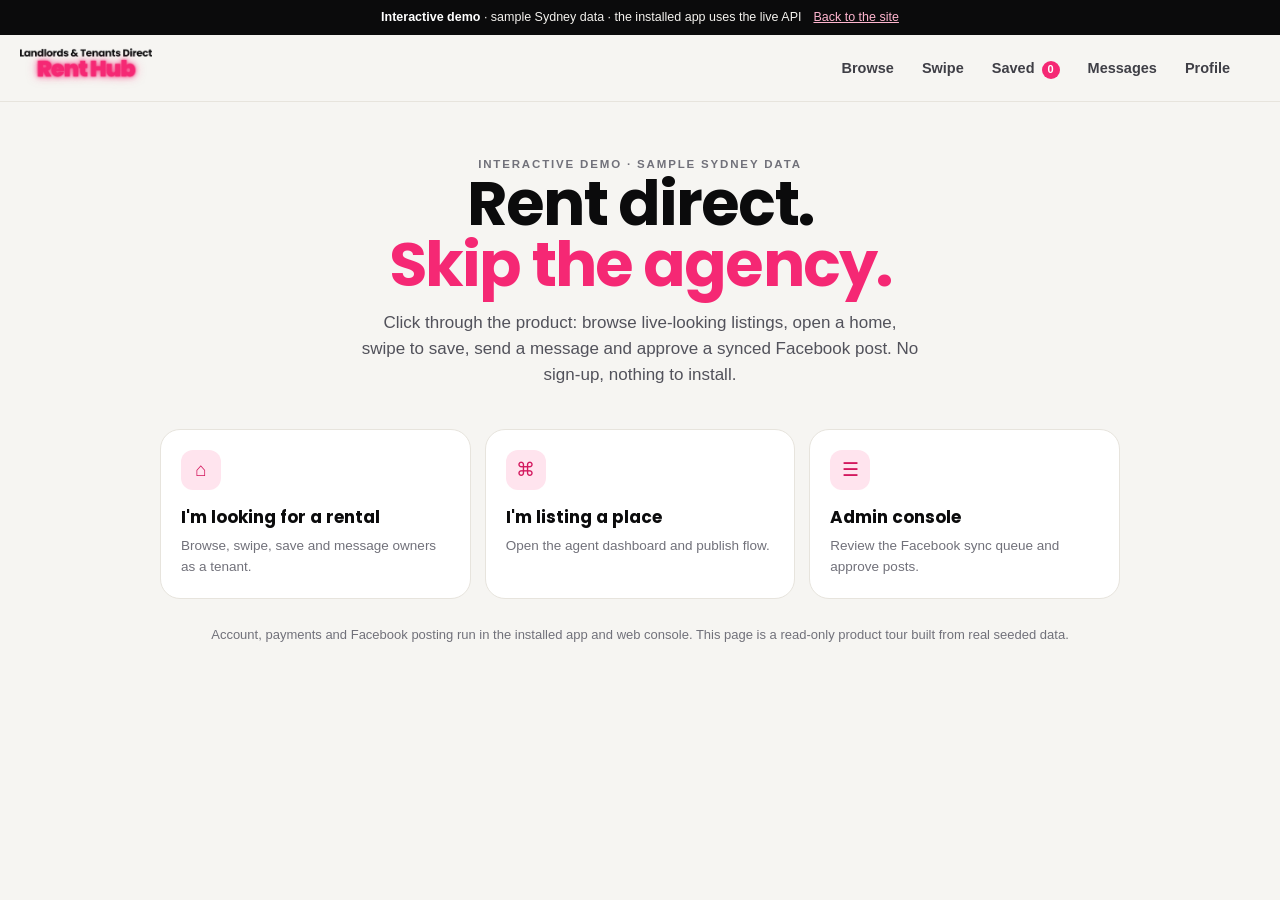
==== demo/index.html @ ada86ec9 "Add interactive browser demo, SEO files, PWA manifest and 404" ====
<!doctype html>
<html lang="en-AU">
<head>
<meta charset="utf-8" />
<meta name="viewport" content="width=device-width, initial-scale=1" />
<title>Rent Hub demo | Sydney rentals direct from owners and agents</title>
<meta name="description" content="Interactive demo of Rent Hub: browse Sydney rentals, open a listing, swipe to save, message an owner and approve a synced Facebook post. Sample data, no sign-up." />
<meta name="theme-color" content="#F52874" />
<link rel="canonical" href="https://sushant-me.github.io/renthub/demo/" />
<meta property="og:title" content="Rent Hub demo" />
<meta property="og:description" content="Click through the Rent Hub web app: browse, listing detail, swipe, saved homes, messages, agent dashboard and the Facebook sync queue." />
<meta property="og:image" content="https://sushant-me.github.io/renthub/assets/brand/og.jpg" />
<meta property="og:type" content="website" />
<link rel="icon" href="../assets/brand/favicon.svg" type="image/svg+xml" />
<link rel="apple-touch-icon" href="../assets/brand/apple-touch-icon.png" />
<link rel="stylesheet" href="demo.css" />
</head>
<body>
<a class="skip" href="#app">Skip to the demo</a>

<div class="demo-banner">
  <span><b>Interactive demo</b> · sample Sydney data · the installed app uses the live API</span>
  <a href="../index.html">Back to the site</a>
</div>

<header class="topbar">
  <a class="brand" href="../index.html" aria-label="Rent Hub home">
    <img src="../assets/brand/renthub-lockup.png" alt="Landlords &amp; Tenants Direct, Rent Hub" width="132" height="46" />
  </a>
  <nav class="topnav" aria-label="Demo sections">
    <button class="navlink" data-go="browse">Browse</button>
    <button class="navlink" data-go="swipe">Swipe</button>
    <button class="navlink" data-go="saved">Saved <span class="count" id="savedCount">0</span></button>
    <button class="navlink" data-go="messages">Messages</button>
    <button class="navlink" data-go="profile">Profile</button>
  </nav>
  <div class="top-actions">
    <span class="role-chip" id="roleChip" hidden></span>
    <button class="icon-btn" id="menuBtn" aria-label="Open menu" aria-expanded="false">☰</button>
  </div>
</header>

<main id="app" tabindex="-1" aria-live="polite"></main>

<nav class="tabbar" id="tabbar" aria-label="Primary" hidden>
  <button data-go="browse" class="tab" aria-label="Browse">⌂<span>Browse</span></button>
  <button data-go="swipe" class="tab" aria-label="Swipe">♡<span>Swipe</span></button>
  <button data-go="saved" class="tab" aria-label="Saved homes">♥<span>Saved</span></button>
  <button data-go="messages" class="tab" aria-label="Messages">✉<span>Messages</span></button>
  <button data-go="profile" class="tab" aria-label="Profile">◯<span>Profile</span></button>
</nav>

<div id="modalRoot"></div>
<div id="toast" role="status" aria-live="polite"></div>
<audio id="player" preload="none"></audio>

<script src="demo.js"></script>
</body>
</html>
---- demo/demo.css ----
@font-face {
  font-family: "Poppins";
  src: url("../assets/fonts/Poppins-SemiBold.ttf") format("truetype");
  font-weight: 600;
  font-display: swap;
}
@font-face {
  font-family: "Poppins";
  src: url("../assets/fonts/Poppins-Bold.ttf") format("truetype");
  font-weight: 700;
  font-display: swap;
}
@font-face {
  font-family: "Poppins";
  src: url("../assets/fonts/Poppins-ExtraBold.ttf") format("truetype");
  font-weight: 800;
  font-display: swap;
}

:root {
  --mist: #f6f5f2;
  --paper: #ffffff;
  --ink: #0b0b0c;
  --muted: #71717a;
  --line: #e7e4dd;
  --pink: #f52874;
  --pink-dark: #d3185e;
  --pink-soft: #ffe4ee;
  --green: #0f7b52;
  --radius: 20px;
  --shadow: 0 18px 40px rgba(11, 11, 12, .08);
}

* { box-sizing: border-box; }
html, body { margin: 0; padding: 0; }
body {
  background: var(--mist);
  color: var(--ink);
  font: 16px/1.55 -apple-system, BlinkMacSystemFont, "Segoe UI", Roboto, Helvetica, Arial, sans-serif;
  -webkit-font-smoothing: antialiased;
}
h1, h2, h3, h4, .display { font-family: "Poppins", system-ui, sans-serif; letter-spacing: -.03em; margin: 0; }
button { font: inherit; color: inherit; cursor: pointer; }
a { color: inherit; }
img { display: block; max-width: 100%; }
.skip {
  position: absolute; left: -999px; top: 0; background: var(--ink); color: #fff; padding: 10px 16px; z-index: 100;
}
.skip:focus { left: 8px; top: 8px; }

.demo-banner {
  background: var(--ink); color: #f4f2ee; font-size: 12.5px;
  padding: 8px 18px; display: flex; gap: 12px; justify-content: center; align-items: center; flex-wrap: wrap;
}
.demo-banner a { color: #ffb5cf; }
.demo-banner b { color: #fff; }

.topbar {
  min-height: 66px;
  position: sticky; top: 0; z-index: 40;
  display: flex; align-items: center; gap: 18px;
  padding: 12px 20px; background: rgba(246, 245, 242, .92); backdrop-filter: blur(10px);
  border-bottom: 1px solid var(--line);
}
.brand img { width: 132px; height: 42px; object-fit: contain; }
.topnav { display: flex; gap: 4px; margin-left: auto; }
.navlink {
  border: 0; background: transparent; padding: 8px 12px; border-radius: 999px;
  font-weight: 600; font-size: 14.5px; color: #3f3f46;
}
.navlink:hover { background: #ece9e2; }
.navlink[aria-current="true"] { background: var(--ink); color: #fff; }
.count {
  display: inline-grid; place-items: center; min-width: 18px; height: 18px; padding: 0 5px;
  margin-left: 3px; border-radius: 999px; background: var(--pink); color: #fff; font-size: 11px; font-weight: 700;
}
.top-actions { display: flex; align-items: center; gap: 10px; }
.role-chip { font-size: 12px; font-weight: 700; text-transform: uppercase; letter-spacing: .1em; background: var(--pink-soft); color: var(--pink-dark); padding: 5px 10px; border-radius: 999px; }
.icon-btn { display: none; border: 1px solid var(--line); background: var(--paper); border-radius: 12px; width: 42px; height: 42px; font-size: 18px; }

main { max-width: 1180px; margin: 0 auto; padding: 22px 20px 110px; }
.tabbar { display: none; }

/* generic */
.btn {
  display: inline-flex; align-items: center; justify-content: center; gap: 8px;
  border: 0; border-radius: 999px; padding: 13px 22px; font-weight: 700; font-size: 15px;
  text-decoration: none; transition: transform .12s ease, background .12s ease;
}
.btn:active { transform: scale(.98); }
.btn-pink { background: var(--pink); color: #fff; }
.btn-pink:hover { background: var(--pink-dark); }
.btn-ink { background: var(--ink); color: #fff; }
.btn-outline { background: transparent; color: var(--ink); border: 1.5px solid var(--ink); }
.btn-ghost { background: #efede7; color: var(--ink); }
.btn-sm { padding: 8px 14px; font-size: 13px; }
.pill { display: inline-flex; align-items: center; gap: 6px; border-radius: 999px; padding: 6px 11px; font-size: 12.5px; font-weight: 600; background: #efede7; color: #3f3f46; }
.pill.pink { background: var(--pink-soft); color: var(--pink-dark); }
.pill.green { background: #e3f5ec; color: var(--green); }
.pill.ink { background: var(--ink); color: #fff; }
.card { background: var(--paper); border: 1px solid var(--line); border-radius: var(--radius); }
.muted { color: var(--muted); }
.small { font-size: 13.5px; }
.hr { height: 1px; background: var(--line); margin: 18px 0; border: 0; }

/* welcome */
.welcome { max-width: 960px; margin: 6px auto 0; }
.welcome .hero-copy { text-align: center; padding: 26px 0 10px; }
.welcome h1 { font-size: clamp(34px, 6vw, 62px); line-height: .98; }
.welcome h1 em { font-style: normal; color: var(--pink); }
.welcome p.lead { max-width: 560px; margin: 14px auto 0; color: #52525b; font-size: 17px; }
.roles { display: grid; gap: 14px; grid-template-columns: repeat(3, 1fr); margin-top: 30px; }
.role-card {
  text-align: left; background: var(--paper); border: 1px solid var(--line); border-radius: var(--radius);
  padding: 20px; display: flex; flex-direction: column; gap: 6px; min-height: 150px; transition: border-color .15s, transform .15s;
}
.role-card:hover { border-color: var(--pink); transform: translateY(-2px); }
.role-card .glyph { width: 40px; height: 40px; border-radius: 12px; display: grid; place-items: center; background: var(--pink-soft); color: var(--pink-dark); font-size: 19px; margin-bottom: 8px; }
.role-card b { font-family: "Poppins", sans-serif; font-size: 17px; }
.role-card span { color: var(--muted); font-size: 13.5px; }
.welcome .demo-note { text-align: center; margin-top: 26px; color: var(--muted); font-size: 13px; }

/* browse */
.screen-head { display: flex; align-items: end; justify-content: space-between; gap: 16px; margin: 6px 0 16px; }
.kicker { font-size: 11.5px; font-weight: 700; letter-spacing: .16em; text-transform: uppercase; color: var(--muted); }
.screen-head h1 { font-size: clamp(30px, 4vw, 44px); line-height: 1; }
.searchrow { display: flex; gap: 10px; margin-bottom: 12px; }
.searchbox {
  flex: 1; display: flex; align-items: center; gap: 10px; background: var(--paper);
  border: 1px solid var(--line); border-radius: 999px; padding: 12px 18px;
}
.searchbox input { border: 0; outline: 0; background: transparent; width: 100%; font-size: 15px; }
.filters { display: flex; gap: 8px; overflow-x: auto; padding-bottom: 4px; margin-bottom: 18px; scrollbar-width: none; }
.filters::-webkit-scrollbar { display: none; }
.chip { border: 1px solid var(--line); background: var(--paper); border-radius: 999px; padding: 8px 14px; font-weight: 600; font-size: 13.5px; white-space: nowrap; }
.chip[aria-pressed="true"] { background: var(--ink); color: #fff; border-color: var(--ink); }
.results { color: var(--muted); font-size: 13.5px; margin: 0 0 12px; }
.grid { display: grid; grid-template-columns: repeat(auto-fill, minmax(280px, 1fr)); gap: 18px; }
.listing-card {
  position: relative;
  background: var(--paper); border: 1px solid var(--line); border-radius: var(--radius); overflow: hidden;
  text-align: left; padding: 0; display: flex; flex-direction: column; transition: transform .15s, box-shadow .15s;
}
.listing-card:hover { transform: translateY(-3px); box-shadow: var(--shadow); }
.listing-card .shot { position: relative; aspect-ratio: 4 / 3; overflow: hidden; background: #e9e6df; }
.listing-card .shot img { width: 100%; height: 100%; object-fit: cover; }
.listing-card .badges { position: absolute; left: 10px; top: 10px; display: flex; gap: 6px; }
.listing-card .body { padding: 14px 15px 16px; display: flex; flex-direction: column; gap: 4px; }
.price { font-family: "Poppins", sans-serif; font-weight: 800; font-size: 24px; letter-spacing: -.04em; }
.price small { font-family: inherit; font-size: 13px; font-weight: 600; color: var(--muted); letter-spacing: 0; }
.listing-card h3 { font-size: 15.5px; line-height: 1.3; }
.listing-card .meta { color: var(--muted); font-size: 13px; }
.heart {
  position: absolute; right: 10px; top: 10px; width: 36px; height: 36px; border-radius: 50%;
  border: 0; background: rgba(255,255,255,.92); display: grid; place-items: center; font-size: 17px; color: var(--ink);
}
.heart[aria-pressed="true"] { color: var(--pink); }
.empty { text-align: center; padding: 60px 20px; color: var(--muted); }
.empty b { display: block; font-family: "Poppins", sans-serif; color: var(--ink); font-size: 19px; margin-bottom: 6px; }

/* detail */
.detail { display: grid; grid-template-columns: minmax(0, 1.25fr) minmax(0, .9fr); gap: 26px; align-items: start; }
.gallery { position: relative; border-radius: var(--radius); overflow: hidden; background: #ddd9d2; }
.gallery .track { display: flex; overflow-x: auto; scroll-snap-type: x mandatory; scrollbar-width: none; }
.gallery .track::-webkit-scrollbar { display: none; }
.gallery img { width: 100%; flex: 0 0 100%; scroll-snap-align: center; aspect-ratio: 4 / 3; object-fit: cover; }
.gallery .nav { position: absolute; top: 50%; transform: translateY(-50%); width: 40px; height: 40px; border-radius: 50%; border: 0; background: rgba(255,255,255,.94); font-size: 18px; }
.gallery .prev { left: 12px; } .gallery .next { right: 12px; }
.gallery .dots { position: absolute; bottom: 12px; left: 0; right: 0; display: flex; gap: 5px; justify-content: center; }
.gallery .dot { width: 7px; height: 7px; border-radius: 50%; background: rgba(255,255,255,.55); border: 0; padding: 0; }
.gallery .dot[aria-current="true"] { background: #fff; }
.detail .panel { background: var(--paper); border: 1px solid var(--line); border-radius: var(--radius); padding: 20px; }
.detail h1 { font-size: clamp(24px, 3vw, 34px); line-height: 1.08; margin: 6px 0 8px; }
.specs { display: grid; grid-template-columns: repeat(4, 1fr); gap: 8px; margin: 16px 0; }
.spec { background: var(--mist); border-radius: 14px; padding: 10px; text-align: center; font-size: 12px; color: var(--muted); }
.spec b { display: block; font-family: "Poppins", sans-serif; font-size: 17px; color: var(--ink); }
.desc { color: #3f3f46; white-space: pre-line; }
.music { display: flex; align-items: center; gap: 12px; background: var(--mist); border-radius: 999px; padding: 10px 14px; margin: 16px 0; }
.music .play { width: 40px; height: 40px; border-radius: 50%; border: 0; background: var(--ink); color: #fff; }
.inspection { display: flex; align-items: center; justify-content: space-between; gap: 10px; padding: 12px 0; border-top: 1px solid var(--line); font-size: 14.5px; }
.inspection:first-of-type { border-top: 0; }
.detail-actions { display: flex; gap: 10px; margin-top: 16px; }
.detail-actions .btn { flex: 1; }
.source-note { font-size: 12.5px; color: var(--muted); margin-top: 12px; }

/* swipe */
.swipe-wrap { max-width: 460px; margin: 0 auto; }
.deck { position: relative; height: 520px; margin-top: 4px; }
.swipe-card {
  position: absolute; inset: 0; border-radius: 26px; overflow: hidden; background: #ddd;
  box-shadow: var(--shadow); touch-action: pan-y; user-select: none; will-change: transform;
}
.swipe-card img { width: 100%; height: 100%; object-fit: cover; pointer-events: none; }
.swipe-card .shade { position: absolute; inset: auto 0 0 0; height: 55%; background: linear-gradient(transparent, rgba(0,0,0,.78)); }
.swipe-card .info { position: absolute; left: 18px; right: 18px; bottom: 18px; color: #fff; }
.swipe-card .info h3 { font-size: 23px; line-height: 1.15; margin-top: 4px; }
.swipe-card .info .meta { color: rgba(255,255,255,.82); font-size: 13px; }
.stamp { position: absolute; top: 26px; padding: 8px 14px; border: 3px solid; border-radius: 10px; font-family: "Poppins", sans-serif; font-weight: 800; letter-spacing: .08em; opacity: 0; text-transform: uppercase; }
.stamp.save { left: 22px; color: #7dffb2; border-color: #7dffb2; transform: rotate(-12deg); }
.stamp.pass { right: 22px; color: #ff8eae; border-color: #ff8eae; transform: rotate(12deg); }
.actions { display: flex; justify-content: center; gap: 16px; margin-top: 18px; }
.round { width: 58px; height: 58px; border-radius: 50%; border: 1px solid var(--line); background: var(--paper); font-size: 20px; display: grid; place-items: center; }
.round.primary { background: var(--pink); color: #fff; border-color: var(--pink); }
.progress { text-align: right; font-size: 13px; color: var(--muted); }
.end { text-align: center; padding: 60px 20px; }

/* messages */
.threads { display: grid; gap: 10px; }
.thread { display: flex; gap: 12px; align-items: center; background: var(--paper); border: 1px solid var(--line); border-radius: 16px; padding: 14px; text-align: left; width: 100%; }
.avatar { width: 44px; height: 44px; border-radius: 50%; background: var(--ink); color: #fff; display: grid; place-items: center; font-weight: 700; font-family: "Poppins", sans-serif; flex: 0 0 auto; }
.chat { display: flex; flex-direction: column; gap: 10px; padding: 8px 0 90px; }
.bubble { max-width: 78%; padding: 11px 14px; border-radius: 16px; background: var(--paper); border: 1px solid var(--line); }
.bubble.me { align-self: flex-end; background: var(--ink); color: #fff; border-color: var(--ink); }
.bubble .time { display: block; font-size: 11px; opacity: .6; margin-top: 3px; }
.composer { position: fixed; bottom: 76px; left: 0; right: 0; display: flex; gap: 8px; padding: 10px 16px; background: var(--mist); border-top: 1px solid var(--line); max-width: 1180px; margin: 0 auto; }
.composer input { flex: 1; border: 1px solid var(--line); border-radius: 999px; padding: 12px 16px; font-size: 15px; background: var(--paper); }
.composer button { border: 0; border-radius: 50%; width: 46px; height: 46px; background: var(--pink); color: #fff; font-size: 17px; }

/* profile + dashboards */
.profile-card { background: var(--paper); border: 1px solid var(--line); border-radius: var(--radius); padding: 20px; }
.profile-head { display: flex; gap: 14px; align-items: center; }
.profile-head .avatar { width: 62px; height: 62px; font-size: 20px; }
.profile-head h2 { font-size: 24px; }
.rows { display: grid; gap: 10px; margin-top: 16px; }
.row { display: flex; justify-content: space-between; gap: 12px; align-items: center; background: var(--paper); border: 1px solid var(--line); border-radius: 16px; padding: 15px 16px; text-align: left; width: 100%; }
.row b { font-size: 15px; } .row span { display: block; color: var(--muted); font-size: 13px; }
.stats { display: grid; grid-template-columns: repeat(3, 1fr); gap: 10px; margin: 16px 0; }
.stat { background: var(--paper); border: 1px solid var(--line); border-radius: 16px; padding: 14px; text-align: center; }
.stat b { display: block; font-family: "Poppins", sans-serif; font-size: 26px; }
.stat span { color: var(--muted); font-size: 12px; }
.queue { display: grid; gap: 12px; }
.queue-card { background: var(--paper); border: 1px solid var(--line); border-radius: 18px; padding: 16px; }
.queue-head { display: flex; gap: 8px; align-items: center; font-size: 13px; color: var(--muted); }
.queue-card h3 { font-size: 17px; margin: 6px 0 4px; }
.queue-actions { display: flex; gap: 8px; margin-top: 12px; }

/* modal */
.modal { position: fixed; inset: 0; z-index: 80; display: grid; place-items: end center; background: rgba(11,11,12,.45); }
.sheet { width: 100%; max-width: 520px; background: var(--paper); border-radius: 24px 24px 0 0; padding: 18px 18px 24px; max-height: 88vh; overflow: auto; }
.sheet-head { display: flex; justify-content: space-between; align-items: center; margin-bottom: 12px; }
.sheet-head h2 { font-size: 22px; }
.channel { display: flex; gap: 12px; align-items: center; width: 100%; text-align: left; border: 0; background: transparent; padding: 12px 4px; border-top: 1px solid var(--line); }
.channel:first-of-type { border-top: 0; }
.channel .glyph { width: 40px; height: 40px; border-radius: 12px; background: var(--mist); display: grid; place-items: center; font-size: 18px; }
.channel b { display: block; font-size: 15px; } .channel span { color: var(--muted); font-size: 12.5px; }
.channel .go { margin-left: auto; color: var(--muted); }

/* toast */
#toast {
  position: fixed; left: 50%; bottom: 92px; transform: translate(-50%, 20px);
  background: var(--ink); color: #fff; padding: 11px 16px; border-radius: 12px; font-size: 13.5px;
  opacity: 0; pointer-events: none; transition: opacity .2s, transform .2s; z-index: 90; max-width: 90vw;
}
#toast.show { opacity: 1; transform: translate(-50%, 0); }

@media (max-width: 900px) {
  .detail { grid-template-columns: 1fr; }
  .roles { grid-template-columns: 1fr; }
  .stats { grid-template-columns: repeat(3, 1fr); }
}
@media (max-width: 720px) {
  .demo-banner { font-size: 11.5px; text-align: center; }
  .topbar { padding: 10px 14px; }
  .topnav { display: none; position: absolute; left: 14px; right: 14px; top: 64px; background: var(--paper); border: 1px solid var(--line); border-radius: 18px; padding: 8px; flex-direction: column; z-index: 50; }
  .topnav.open { display: flex; }
  .icon-btn { display: grid; place-items: center; }
  main { padding: 16px 14px 120px; }
  .tabbar {
    position: fixed; left: 0; right: 0; bottom: 0; z-index: 60; display: flex; justify-content: space-around;
    background: rgba(255,255,255,.97); border-top: 1px solid var(--line); padding: 8px 4px 14px;
  }
  .tab { border: 0; background: transparent; display: grid; gap: 2px; justify-items: center; font-size: 17px; color: #52525b; padding: 4px 10px; border-radius: 12px; }
  .tab span { font-size: 10.5px; font-weight: 600; }
  .tab[aria-current="true"] { color: var(--pink); }
  .composer { bottom: 74px; }
  .deck { height: 460px; }
  .grid { grid-template-columns: 1fr; }
  .specs { grid-template-columns: repeat(2, 1fr); }
  .detail-actions { position: sticky; bottom: 78px; background: var(--mist); padding: 8px 0; }
}
@media (prefers-reduced-motion: reduce) {
  * { transition: none !important; animation: none !important; }
}
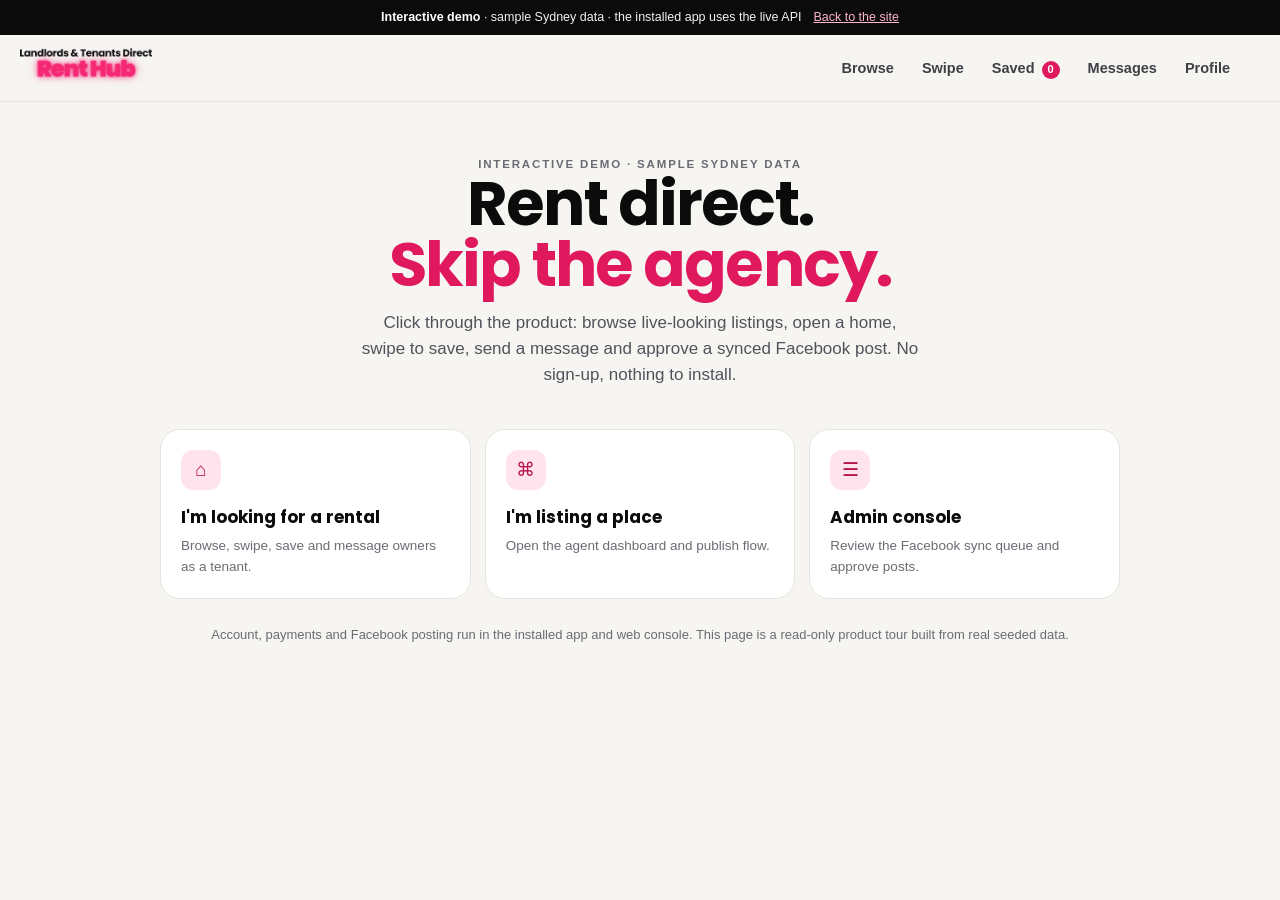
==== commit 2950bd25: "Installable PWA demo: offline service worker, manifest and install button" ====
--- a/demo/index.html
+++ b/demo/index.html
@@ -14,6 +14,7 @@
 <link rel="icon" href="../assets/brand/favicon.svg" type="image/svg+xml" />
 <link rel="apple-touch-icon" href="../assets/brand/apple-touch-icon.png" />
 <link rel="stylesheet" href="demo.css" />
+<link rel="manifest" href="manifest.webmanifest" />
 </head>
 <body>
 <a class="skip" href="#app">Skip to the demo</a>
@@ -35,6 +36,7 @@
     <button class="navlink" data-go="profile">Profile</button>
   </nav>
   <div class="top-actions">
+    <button class="install-btn" id="installBtn" hidden>Install app</button>
     <span class="role-chip" id="roleChip" hidden></span>
     <button class="icon-btn" id="menuBtn" aria-label="Open menu" aria-expanded="false">☰</button>
   </div>
--- a/demo/demo.css
+++ b/demo/demo.css
@@ -21,10 +21,10 @@
   --mist: #f6f5f2;
   --paper: #ffffff;
   --ink: #0b0b0c;
-  --muted: #71717a;
+  --muted: #6b6b73;
   --line: #e7e4dd;
-  --pink: #f52874;
-  --pink-dark: #d3185e;
+  --pink: #e0195f;
+  --pink-dark: #b2134f;
   --pink-soft: #ffe4ee;
   --green: #0f7b52;
   --radius: 20px;
@@ -76,6 +76,11 @@
 }
 .top-actions { display: flex; align-items: center; gap: 10px; }
 .role-chip { font-size: 12px; font-weight: 700; text-transform: uppercase; letter-spacing: .1em; background: var(--pink-soft); color: var(--pink-dark); padding: 5px 10px; border-radius: 999px; }
+.install-btn {
+  border: 1.5px solid var(--ink); background: transparent; color: var(--ink);
+  border-radius: 999px; padding: 8px 14px; font-weight: 700; font-size: 13px;
+}
+.install-btn:hover { background: var(--ink); color: #fff; }
 .icon-btn { display: none; border: 1px solid var(--line); background: var(--paper); border-radius: 12px; width: 42px; height: 42px; font-size: 18px; }
 
 main { max-width: 1180px; margin: 0 auto; padding: 22px 20px 110px; }
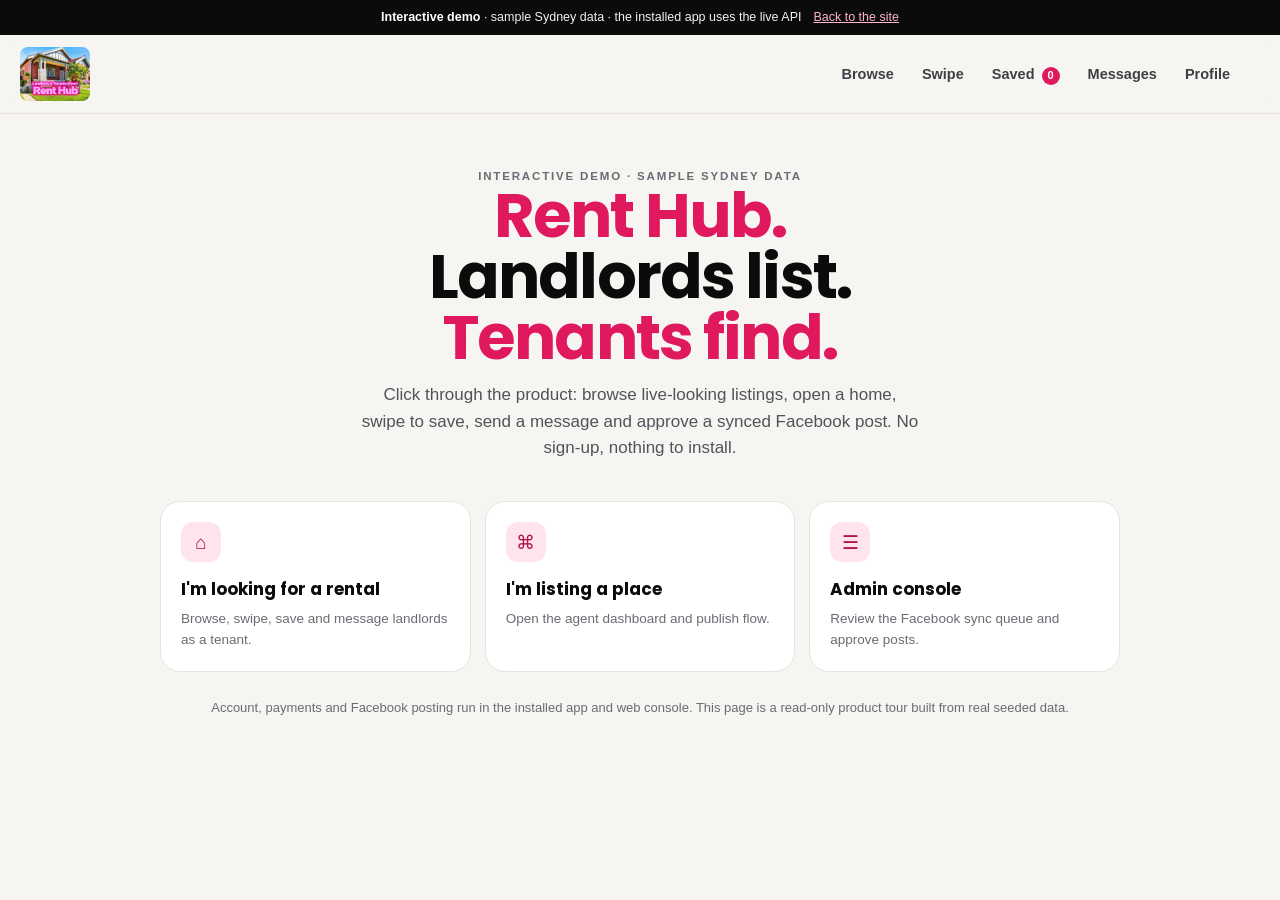
==== commit 41702ebf: "Brand: complete Facebook cover logo and Rent Hub heading" ====
--- a/demo/index.html
+++ b/demo/index.html
@@ -6,10 +6,10 @@
 <title>Rent Hub demo | Sydney rentals direct from owners and agents</title>
 <meta name="description" content="Interactive demo of Rent Hub: browse Sydney rentals, open a listing, swipe to save, message an owner and approve a synced Facebook post. Sample data, no sign-up." />
 <meta name="theme-color" content="#F52874" />
-<link rel="canonical" href="https://sushant-me.github.io/renthub/demo/" />
+<link rel="canonical" href="https://renthub.de5.net/demo/" />
 <meta property="og:title" content="Rent Hub demo" />
 <meta property="og:description" content="Click through the Rent Hub web app: browse, listing detail, swipe, saved homes, messages, agent dashboard and the Facebook sync queue." />
-<meta property="og:image" content="https://sushant-me.github.io/renthub/assets/brand/og.jpg" />
+<meta property="og:image" content="https://renthub.de5.net/assets/brand/og.jpg" />
 <meta property="og:type" content="website" />
 <link rel="icon" href="../assets/brand/favicon.svg" type="image/svg+xml" />
 <link rel="apple-touch-icon" href="../assets/brand/apple-touch-icon.png" />
@@ -26,7 +26,7 @@
 
 <header class="topbar">
   <a class="brand" href="../index.html" aria-label="Rent Hub home">
-    <img src="../assets/brand/renthub-lockup.png" alt="Landlords &amp; Tenants Direct, Rent Hub" width="132" height="46" />
+    <img src="../assets/brand/rent-hub-cover-web.jpg" alt="Landlords &amp; Tenants Direct, Rent Hub" width="1427" height="1102" />
   </a>
   <nav class="topnav" aria-label="Demo sections">
     <button class="navlink" data-go="browse">Browse</button>
--- a/demo/demo.css
+++ b/demo/demo.css
@@ -56,13 +56,13 @@
 .demo-banner b { color: #fff; }
 
 .topbar {
-  min-height: 66px;
+  min-height: 74px;
   position: sticky; top: 0; z-index: 40;
   display: flex; align-items: center; gap: 18px;
   padding: 12px 20px; background: rgba(246, 245, 242, .92); backdrop-filter: blur(10px);
   border-bottom: 1px solid var(--line);
 }
-.brand img { width: 132px; height: 42px; object-fit: contain; }
+.brand img { width: auto; height: 54px; object-fit: contain; border-radius: 8px; }
 .topnav { display: flex; gap: 4px; margin-left: auto; }
 .navlink {
   border: 0; background: transparent; padding: 8px 12px; border-radius: 999px;
@@ -252,7 +252,7 @@
 
 /* toast */
 #toast {
-  position: fixed; left: 50%; bottom: 92px; transform: translate(-50%, 20px);
+  position: fixed; left: 50%; top: 78px; bottom: auto; transform: translate(-50%, -12px);
   background: var(--ink); color: #fff; padding: 11px 16px; border-radius: 12px; font-size: 13.5px;
   opacity: 0; pointer-events: none; transition: opacity .2s, transform .2s; z-index: 90; max-width: 90vw;
 }
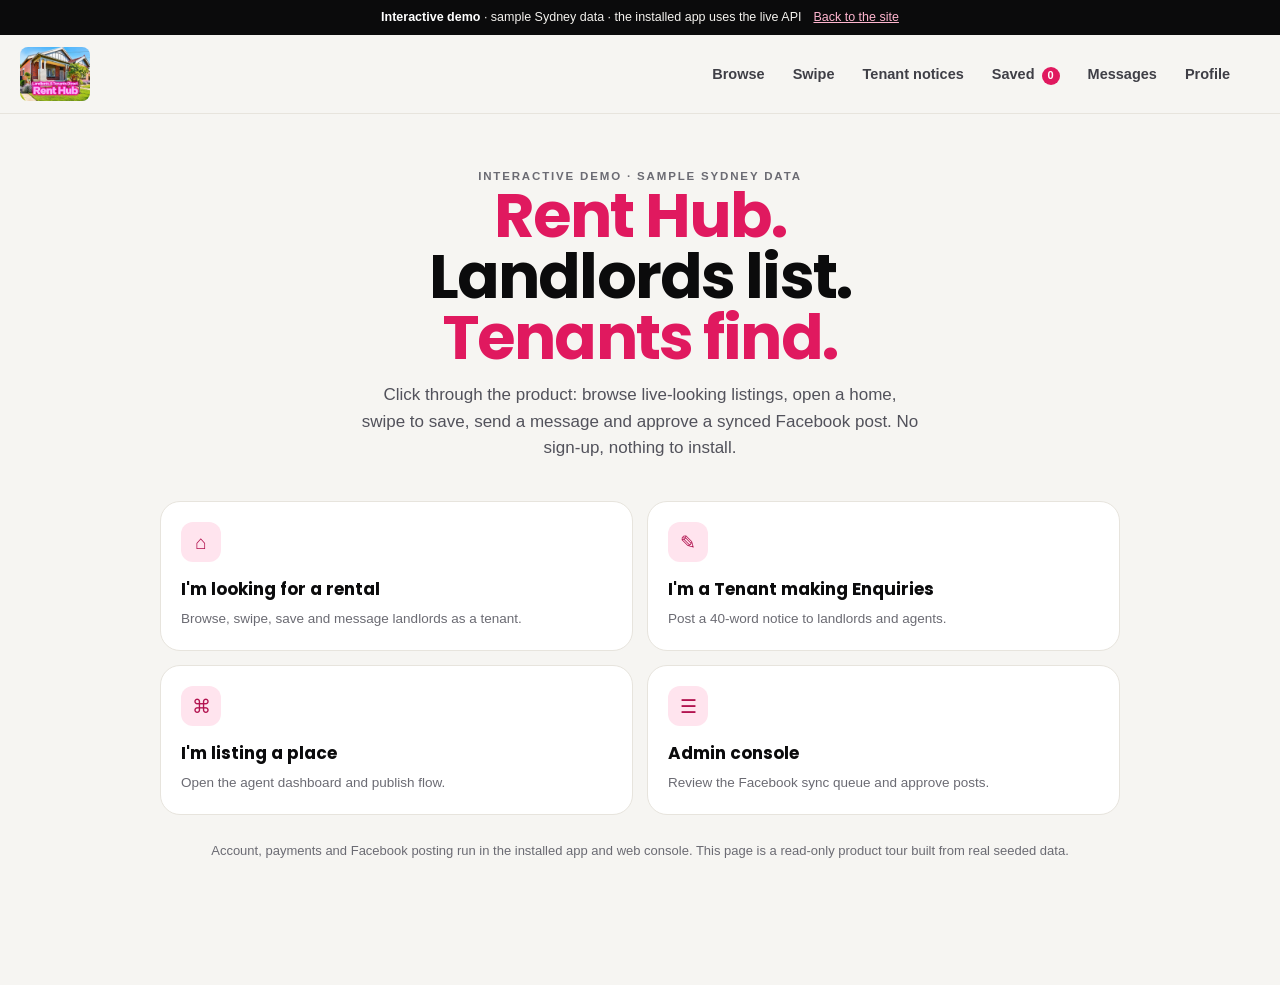
==== commit 567badcc: "Tenant notice board and 40-word enquiry limit" ====
--- a/demo/index.html
+++ b/demo/index.html
@@ -31,6 +31,7 @@
   <nav class="topnav" aria-label="Demo sections">
     <button class="navlink" data-go="browse">Browse</button>
     <button class="navlink" data-go="swipe">Swipe</button>
+    <button class="navlink" data-go="notices">Tenant notices</button>
     <button class="navlink" data-go="saved">Saved <span class="count" id="savedCount">0</span></button>
     <button class="navlink" data-go="messages">Messages</button>
     <button class="navlink" data-go="profile">Profile</button>
@@ -47,6 +48,7 @@
 <nav class="tabbar" id="tabbar" aria-label="Primary" hidden>
   <button data-go="browse" class="tab" aria-label="Browse">⌂<span>Browse</span></button>
   <button data-go="swipe" class="tab" aria-label="Swipe">♡<span>Swipe</span></button>
+  <button data-go="notices" class="tab" aria-label="Tenant notices">✎<span>Notices</span></button>
   <button data-go="saved" class="tab" aria-label="Saved homes">♥<span>Saved</span></button>
   <button data-go="messages" class="tab" aria-label="Messages">✉<span>Messages</span></button>
   <button data-go="profile" class="tab" aria-label="Profile">◯<span>Profile</span></button>
--- a/demo/demo.css
+++ b/demo/demo.css
@@ -114,7 +114,7 @@
 .welcome h1 { font-size: clamp(34px, 6vw, 62px); line-height: .98; }
 .welcome h1 em { font-style: normal; color: var(--pink); }
 .welcome p.lead { max-width: 560px; margin: 14px auto 0; color: #52525b; font-size: 17px; }
-.roles { display: grid; gap: 14px; grid-template-columns: repeat(3, 1fr); margin-top: 30px; }
+.roles { display: grid; gap: 14px; grid-template-columns: repeat(2, 1fr); margin-top: 30px; }
 .role-card {
   text-align: left; background: var(--paper); border: 1px solid var(--line); border-radius: var(--radius);
   padding: 20px; display: flex; flex-direction: column; gap: 6px; min-height: 150px; transition: border-color .15s, transform .15s;
@@ -124,6 +124,21 @@
 .role-card b { font-family: "Poppins", sans-serif; font-size: 17px; }
 .role-card span { color: var(--muted); font-size: 13.5px; }
 .welcome .demo-note { text-align: center; margin-top: 26px; color: var(--muted); font-size: 13px; }
+
+/* tenant notices */
+.notice-grid { display: grid; grid-template-columns: repeat(auto-fill, minmax(280px, 1fr)); gap: 16px; }
+.notice-card { background: var(--paper); border: 1px solid var(--line); border-radius: 18px; padding: 18px; }
+.notice-head { display: flex; align-items: center; gap: 10px; }
+.notice-head .avatar { width: 36px; height: 36px; border-radius: 50%; background: var(--pink-soft); color: var(--pink-dark); display: grid; place-items: center; font-weight: 800; font-size: 13px; }
+.notice-head b { display: block; font-size: 14px; }
+.notice-head div span { display: block; color: var(--muted); font-size: 11.5px; margin-top: 1px; }
+.notice-head > .small { margin-left: auto; white-space: nowrap; }
+.notice-card p { margin: 14px 0 14px; font-size: 14px; line-height: 1.5; color: var(--ink); }
+.notice-foot { display: flex; align-items: center; justify-content: space-between; gap: 10px; border-top: 1px solid var(--line); padding-top: 12px; }
+@media (max-width: 720px) {
+  .screen-head.notices-head { display: block; }
+  .notices-head .btn { width: 100%; margin-top: 14px; border-radius: 14px; }
+}
 
 /* browse */
 .screen-head { display: flex; align-items: end; justify-content: space-between; gap: 16px; margin: 6px 0 16px; }
@@ -261,6 +276,7 @@
 @media (max-width: 900px) {
   .detail { grid-template-columns: 1fr; }
   .roles { grid-template-columns: 1fr; }
+  .notice-grid { grid-template-columns: 1fr; }
   .stats { grid-template-columns: repeat(3, 1fr); }
 }
 @media (max-width: 720px) {
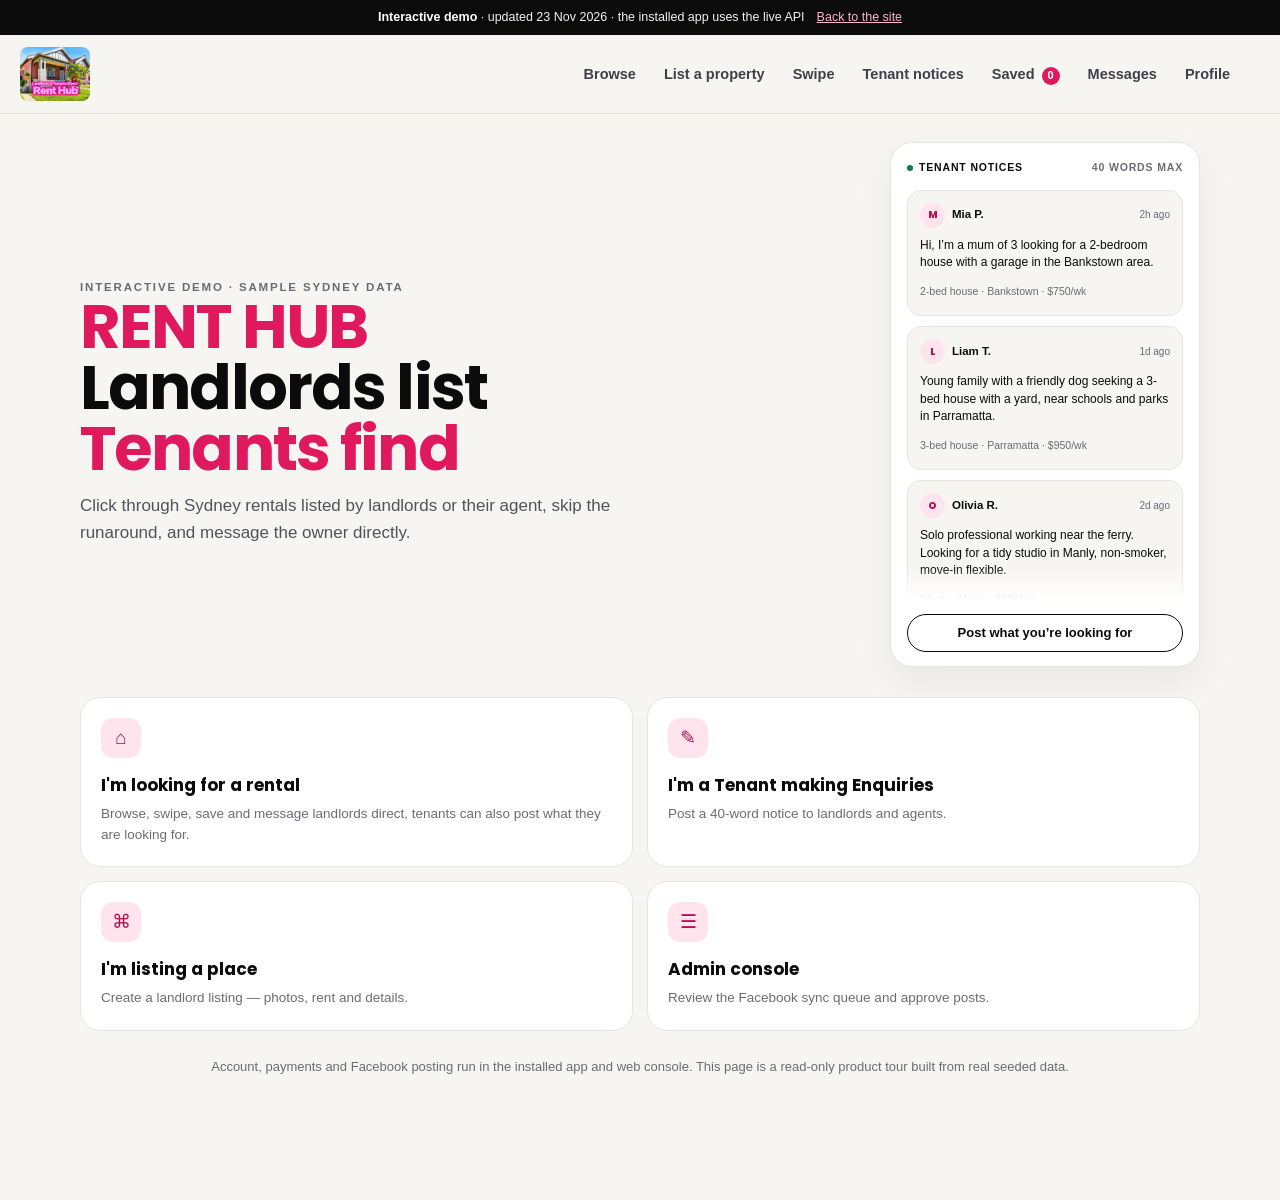
==== commit c739234d: "Fresh demo, landlord listing flow and exact copy" ====
--- a/demo/index.html
+++ b/demo/index.html
@@ -13,14 +13,14 @@
 <meta property="og:type" content="website" />
 <link rel="icon" href="../assets/brand/favicon.svg" type="image/svg+xml" />
 <link rel="apple-touch-icon" href="../assets/brand/apple-touch-icon.png" />
-<link rel="stylesheet" href="demo.css" />
+<link rel="stylesheet" href="demo.css?v=20261123" />
 <link rel="manifest" href="manifest.webmanifest" />
 </head>
 <body>
 <a class="skip" href="#app">Skip to the demo</a>
 
 <div class="demo-banner">
-  <span><b>Interactive demo</b> · sample Sydney data · the installed app uses the live API</span>
+  <span><b>Interactive demo</b> · updated 23 Nov 2026 · the installed app uses the live API</span>
   <a href="../index.html">Back to the site</a>
 </div>
 
@@ -30,6 +30,7 @@
   </a>
   <nav class="topnav" aria-label="Demo sections">
     <button class="navlink" data-go="browse">Browse</button>
+    <button class="navlink" data-go="list-property">List a property</button>
     <button class="navlink" data-go="swipe">Swipe</button>
     <button class="navlink" data-go="notices">Tenant notices</button>
     <button class="navlink" data-go="saved">Saved <span class="count" id="savedCount">0</span></button>
@@ -58,6 +59,6 @@
 <div id="toast" role="status" aria-live="polite"></div>
 <audio id="player" preload="none"></audio>
 
-<script src="demo.js"></script>
+<script src="demo.js?v=20261123"></script>
 </body>
 </html>
--- a/demo/demo.css
+++ b/demo/demo.css
@@ -84,6 +84,7 @@
 .icon-btn { display: none; border: 1px solid var(--line); background: var(--paper); border-radius: 12px; width: 42px; height: 42px; font-size: 18px; }
 
 main { max-width: 1180px; margin: 0 auto; padding: 22px 20px 110px; }
+.tabbar[hidden] { display: none; }
 .tabbar { display: none; }
 
 /* generic */
@@ -109,11 +110,12 @@
 .hr { height: 1px; background: var(--line); margin: 18px 0; border: 0; }
 
 /* welcome */
-.welcome { max-width: 960px; margin: 6px auto 0; }
-.welcome .hero-copy { text-align: center; padding: 26px 0 10px; }
+.welcome { max-width: 1120px; margin: 6px auto 0; }
+.welcome-grid { display: grid; grid-template-columns: minmax(0, 1fr) 310px; gap: 30px; align-items: center; }
+.welcome .hero-copy { text-align: left; padding: 26px 0 10px; }
 .welcome h1 { font-size: clamp(34px, 6vw, 62px); line-height: .98; }
-.welcome h1 em { font-style: normal; color: var(--pink); }
-.welcome p.lead { max-width: 560px; margin: 14px auto 0; color: #52525b; font-size: 17px; }
+.welcome h1 em, .screen-head h1 em { font-style: normal; color: var(--pink); }
+.welcome p.lead { max-width: 560px; margin: 14px 0 0; color: #52525b; font-size: 17px; }
 .roles { display: grid; gap: 14px; grid-template-columns: repeat(2, 1fr); margin-top: 30px; }
 .role-card {
   text-align: left; background: var(--paper); border: 1px solid var(--line); border-radius: var(--radius);
@@ -125,6 +127,77 @@
 .role-card span { color: var(--muted); font-size: 13.5px; }
 .welcome .demo-note { text-align: center; margin-top: 26px; color: var(--muted); font-size: 13px; }
 
+/* right-hand tenant notice rollerdex */
+.notice-rail { background: var(--paper); border: 1px solid var(--line); border-radius: 22px; padding: 16px 16px 14px; box-shadow: 0 16px 40px rgba(11,11,12,.06); }
+.notice-rail-head { display: flex; align-items: center; justify-content: space-between; gap: 10px; color: var(--muted); font-size: 10.5px; font-weight: 700; letter-spacing: .08em; text-transform: uppercase; }
+.notice-live { display: inline-flex; align-items: center; gap: 6px; color: var(--ink); }
+.notice-live .dot { width: 6px; height: 6px; border-radius: 50%; background: var(--green); }
+.notice-rail-window { height: 410px; overflow: hidden; margin: 14px 0 14px; mask-image: linear-gradient(to bottom, #000 0, #000 92%, transparent 100%); }
+.notice-rail-track { display: flex; flex-direction: column; gap: 10px; animation: notice-scroll 26s linear 1.2s infinite; }
+.notice-rail:hover .notice-rail-track { animation-play-state: paused; }
+@keyframes notice-scroll { from { transform: translateY(0); } to { transform: translateY(-50%); } }
+@media (prefers-reduced-motion: reduce) { .notice-rail-track { animation: none; } }
+.notice-mini { border: 1px solid var(--line); border-radius: 14px; padding: 12px; background: var(--mist); }
+.notice-mini-head { display: flex; align-items: center; gap: 7px; }
+.notice-mini-head .avatar { width: 25px; height: 25px; border-radius: 50%; background: var(--pink-soft); color: var(--pink-dark); display: grid; place-items: center; font-weight: 800; font-size: 10px; }
+.notice-mini-head b { font-size: 11.5px; }
+.notice-mini-head > span:last-child { margin-left: auto; color: var(--muted); font-size: 10px; }
+.notice-mini p { margin: 9px 0 7px; font-size: 12px; line-height: 1.45; color: var(--ink); }
+.notice-mini-meta { color: var(--muted); font-size: 10.5px; }
+.notice-rail .btn { width: 100%; }
+@media (max-width: 980px) {
+  .welcome-grid { grid-template-columns: 1fr; gap: 8px; }
+  .notice-rail { max-width: 560px; margin: 8px auto 0; width: 100%; }
+  .notice-rail-window { height: 280px; }
+}
+@media (max-width: 720px) {
+  .notice-rail { display: none; }
+}
+
+/* landlord listing flow */
+.listing-head { align-items: flex-start; }
+.stepbar { display: flex; gap: 8px; flex-wrap: wrap; margin: 0 0 16px; }
+.stepbar .step { display: inline-flex; align-items: center; gap: 7px; border: 1px solid var(--line); background: var(--paper); color: var(--muted); border-radius: 999px; padding: 7px 12px; font-size: 12px; font-weight: 600; }
+.stepbar .step b { width: 18px; height: 18px; border-radius: 50%; display: inline-grid; place-items: center; background: var(--mist); color: var(--muted); font-size: 10px; }
+.stepbar .step.active { border-color: var(--pink); color: var(--pink-dark); background: var(--pink-soft); }
+.stepbar .step.active b { background: var(--pink); color: #fff; }
+.listing-layout { display: grid; grid-template-columns: minmax(0, 1fr) 310px; gap: 18px; align-items: start; }
+.listing-form { padding: 20px; }
+.form-section { border-top: 1px solid var(--line); padding: 18px 0 4px; }
+.form-section:first-child { border-top: 0; padding-top: 0; }
+.form-section h2 { font-size: 17px; margin: 0 0 13px; }
+.form-grid { display: grid; grid-template-columns: 1fr 1fr; gap: 12px; }
+.field { display: flex; flex-direction: column; gap: 6px; color: var(--ink); font-size: 12.5px; font-weight: 600; }
+.field-wide { grid-column: 1 / -1; }
+.field input, .field select, .field textarea { width: 100%; border: 1px solid var(--line); border-radius: 11px; background: var(--paper); color: var(--ink); padding: 10px 11px; font: inherit; font-weight: 400; }
+.field textarea { resize: vertical; min-height: 92px; }
+.field input:focus, .field select:focus, .field textarea:focus { outline: 2px solid var(--pink-soft); border-color: var(--pink); }
+.photo-row { display: flex; justify-content: space-between; align-items: center; gap: 12px; margin: 14px 0 2px; font-size: 13px; }
+.photo-row > div:first-child span { display: block; }
+.photo-slots { display: flex; gap: 6px; }
+.photo-slot, .photo-add { width: 48px; height: 40px; border-radius: 8px; overflow: hidden; border: 1px solid var(--line); background: var(--mist); }
+.photo-slot img { width: 100%; height: 100%; object-fit: cover; }
+.photo-add { color: var(--pink-dark); font-size: 20px; line-height: 1; background: var(--pink-soft); border-color: transparent; }
+.checkline { display: flex; align-items: flex-start; gap: 8px; font-size: 12.5px; color: var(--ink-soft); margin: 8px 0 16px; }
+.checkline input { margin-top: 2px; accent-color: var(--pink); }
+.publish-row { display: flex; align-items: center; gap: 14px; flex-wrap: wrap; }
+.listing-preview { position: sticky; top: 86px; padding: 14px; }
+.preview-head { display: flex; justify-content: space-between; align-items: center; gap: 8px; margin-bottom: 12px; }
+.preview-card { border: 1px solid var(--line); border-radius: 16px; overflow: hidden; background: var(--paper); }
+.preview-card > img { width: 100%; height: 150px; object-fit: cover; display: block; }
+.preview-card .body { padding: 12px; }
+.preview-card .price { font-size: 22px; font-weight: 800; }
+.preview-card .price small { font-size: 11px; font-weight: 600; color: var(--muted); }
+.preview-card h3 { font-size: 15px; line-height: 1.25; margin: 5px 0; }
+.preview-card .meta { color: var(--muted); font-size: 11px; }
+.preview-note { color: var(--muted); font-size: 11.5px; line-height: 1.45; margin-top: 12px; }
+@media (max-width: 980px) {
+  .listing-layout { grid-template-columns: 1fr; }
+  .listing-preview { position: static; }
+  .form-grid { grid-template-columns: 1fr; }
+  .field-wide { grid-column: auto; }
+  .photo-row { align-items: flex-start; flex-direction: column; }
+}
 /* tenant notices */
 .notice-grid { display: grid; grid-template-columns: repeat(auto-fill, minmax(280px, 1fr)); gap: 16px; }
 .notice-card { background: var(--paper); border: 1px solid var(--line); border-radius: 18px; padding: 18px; }
@@ -142,6 +215,7 @@
 
 /* browse */
 .screen-head { display: flex; align-items: end; justify-content: space-between; gap: 16px; margin: 6px 0 16px; }
+.browse-head-actions { display: flex; align-items: center; gap: 8px; flex-wrap: wrap; }
 .kicker { font-size: 11.5px; font-weight: 700; letter-spacing: .16em; text-transform: uppercase; color: var(--muted); }
 .screen-head h1 { font-size: clamp(30px, 4vw, 44px); line-height: 1; }
 .searchrow { display: flex; gap: 10px; margin-bottom: 12px; }
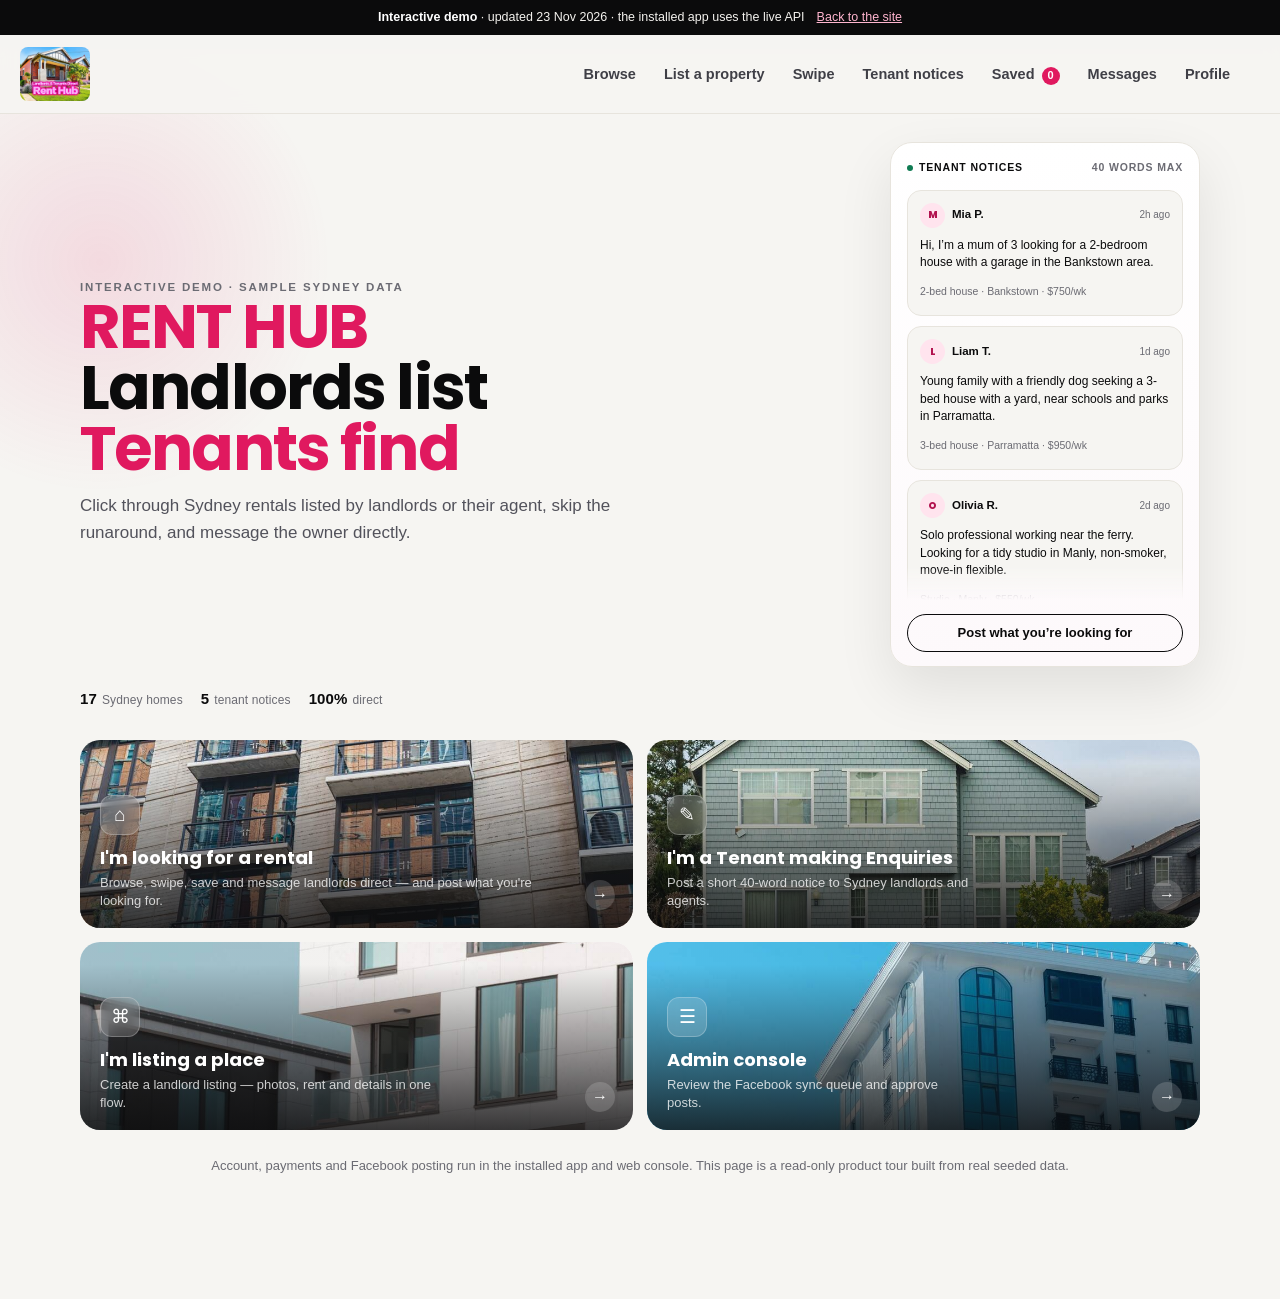
==== commit 172ac611: "Demo wow pass: photo paths, listing wizard, filters" ====
--- a/demo/index.html
+++ b/demo/index.html
@@ -13,7 +13,7 @@
 <meta property="og:type" content="website" />
 <link rel="icon" href="../assets/brand/favicon.svg" type="image/svg+xml" />
 <link rel="apple-touch-icon" href="../assets/brand/apple-touch-icon.png" />
-<link rel="stylesheet" href="demo.css?v=20261123" />
+<link rel="stylesheet" href="demo.css?v=20261123b" />
 <link rel="manifest" href="manifest.webmanifest" />
 </head>
 <body>
@@ -59,6 +59,6 @@
 <div id="toast" role="status" aria-live="polite"></div>
 <audio id="player" preload="none"></audio>
 
-<script src="demo.js?v=20261123"></script>
+<script src="demo.js?v=20261123b"></script>
 </body>
 </html>
--- a/demo/demo.css
+++ b/demo/demo.css
@@ -110,7 +110,8 @@
 .hr { height: 1px; background: var(--line); margin: 18px 0; border: 0; }
 
 /* welcome */
-.welcome { max-width: 1120px; margin: 6px auto 0; }
+.welcome { position: relative; isolation: isolate; max-width: 1120px; margin: 6px auto 0; }
+.welcome::before { content: ""; position: absolute; z-index: -1; width: 480px; height: 480px; left: -220px; top: -120px; border-radius: 50%; background: radial-gradient(circle, rgba(224,25,95,.12), rgba(224,25,95,0) 68%); pointer-events: none; }
 .welcome-grid { display: grid; grid-template-columns: minmax(0, 1fr) 310px; gap: 30px; align-items: center; }
 .welcome .hero-copy { text-align: left; padding: 26px 0 10px; }
 .welcome h1 { font-size: clamp(34px, 6vw, 62px); line-height: .98; }
@@ -128,7 +129,7 @@
 .welcome .demo-note { text-align: center; margin-top: 26px; color: var(--muted); font-size: 13px; }
 
 /* right-hand tenant notice rollerdex */
-.notice-rail { background: var(--paper); border: 1px solid var(--line); border-radius: 22px; padding: 16px 16px 14px; box-shadow: 0 16px 40px rgba(11,11,12,.06); }
+.notice-rail { background: linear-gradient(180deg, #fff, #fdf9fb); border: 1px solid var(--line); border-radius: 22px; padding: 16px 16px 14px; box-shadow: 0 22px 55px rgba(11,11,12,.09); }
 .notice-rail-head { display: flex; align-items: center; justify-content: space-between; gap: 10px; color: var(--muted); font-size: 10.5px; font-weight: 700; letter-spacing: .08em; text-transform: uppercase; }
 .notice-live { display: inline-flex; align-items: center; gap: 6px; color: var(--ink); }
 .notice-live .dot { width: 6px; height: 6px; border-radius: 50%; background: var(--green); }
@@ -153,6 +154,27 @@
 @media (max-width: 720px) {
   .notice-rail { display: none; }
 }
+
+
+/* hero polish */
+.hero-stats { display: flex; flex-wrap: wrap; gap: 8px 18px; margin-top: 20px; color: var(--muted); font-size: 12px; letter-spacing: .01em; }
+.hero-stats span { display: inline-flex; align-items: baseline; gap: 5px; }
+.hero-stats b { color: var(--ink); font-size: 15px; }
+.role-photo { position: relative; isolation: isolate; min-height: 188px; padding: 0; border: 0; overflow: hidden; color: #fff; opacity: 0; animation: rise-in .55s ease forwards; }
+.role-photo:nth-child(2) { animation-delay: .06s; }
+.role-photo:nth-child(3) { animation-delay: .12s; }
+.role-photo:nth-child(4) { animation-delay: .18s; }
+.role-photo .role-bg { position: absolute; inset: 0; width: 100%; height: 100%; object-fit: cover; z-index: -2; transition: transform .45s ease; }
+.role-photo .role-scrim { position: absolute; inset: 0; z-index: -1; background: linear-gradient(180deg, rgba(11,11,12,.04) 12%, rgba(11,11,12,.82) 100%); }
+.role-photo:hover .role-bg { transform: scale(1.045); }
+.role-photo .role-content { display: flex; flex-direction: column; align-items: flex-start; gap: 5px; padding: 20px 54px 18px 20px; min-height: 188px; justify-content: flex-end; }
+.role-photo .glyph { background: rgba(255,255,255,.16); color: #fff; backdrop-filter: blur(8px); border: 1px solid rgba(255,255,255,.24); }
+.role-photo b { color: #fff; font-size: 18px; line-height: 1.15; }
+.role-photo .role-content > span:last-child { color: rgba(255,255,255,.78); font-size: 13px; line-height: 1.4; max-width: 95%; display: -webkit-box; -webkit-line-clamp: 2; -webkit-box-orient: vertical; overflow: hidden; }
+.role-photo .role-go { position: absolute; right: 18px; bottom: 18px; width: 30px; height: 30px; border-radius: 50%; display: grid; place-items: center; background: rgba(255,255,255,.16); color: #fff; font-size: 16px; }
+.role-photo:hover { border-color: transparent; transform: translateY(-3px); box-shadow: 0 22px 45px rgba(11,11,12,.16); }
+@keyframes rise-in { to { opacity: 1; } }
+@media (prefers-reduced-motion: reduce) { .role-photo { animation: none; opacity: 1; } .role-photo .role-bg { transition: none; } }
 
 /* landlord listing flow */
 .listing-head { align-items: flex-start; }
@@ -224,12 +246,15 @@
   border: 1px solid var(--line); border-radius: 999px; padding: 12px 18px;
 }
 .searchbox input { border: 0; outline: 0; background: transparent; width: 100%; font-size: 15px; }
-.filters { display: flex; gap: 8px; overflow-x: auto; padding-bottom: 4px; margin-bottom: 18px; scrollbar-width: none; }
+.filters { display: flex; flex-wrap: wrap; gap: 8px; overflow: visible; padding-bottom: 4px; margin-bottom: 18px; }
 .filters::-webkit-scrollbar { display: none; }
 .chip { border: 1px solid var(--line); background: var(--paper); border-radius: 999px; padding: 8px 14px; font-weight: 600; font-size: 13.5px; white-space: nowrap; }
 .chip[aria-pressed="true"] { background: var(--ink); color: #fff; border-color: var(--ink); }
+.filter-divider { width: 1px; align-self: stretch; background: var(--line); margin: 0 3px; flex: 0 0 1px; }
 .results { color: var(--muted); font-size: 13.5px; margin: 0 0 12px; }
 .grid { display: grid; grid-template-columns: repeat(auto-fill, minmax(280px, 1fr)); gap: 18px; }
+.listing-card:hover .shot img { transform: scale(1.035); }
+.listing-card .shot img { transition: transform .4s ease; }
 .listing-card {
   position: relative;
   background: var(--paper); border: 1px solid var(--line); border-radius: var(--radius); overflow: hidden;
@@ -351,6 +376,7 @@
   .detail { grid-template-columns: 1fr; }
   .roles { grid-template-columns: 1fr; }
   .notice-grid { grid-template-columns: 1fr; }
+  .filters { flex-wrap: nowrap; overflow-x: auto; scrollbar-width: none; }
   .stats { grid-template-columns: repeat(3, 1fr); }
 }
 @media (max-width: 720px) {
@@ -376,3 +402,32 @@
 @media (prefers-reduced-motion: reduce) {
   * { transition: none !important; animation: none !important; }
 }
+.form-step[hidden], .wizard-nav [hidden] { display: none; }
+.wizard-nav { display: flex; align-items: center; gap: 10px; flex-wrap: wrap; border-top: 1px solid var(--line); margin-top: 16px; padding-top: 16px; }
+.wizard-step-label { margin-left: auto; color: var(--muted); font-size: 11.5px; font-weight: 600; letter-spacing: .02em; }
+.wizard-note { margin: 8px 0 0; }
+.btn:disabled { opacity: .45; cursor: not-allowed; }
+.review-card { display: grid; grid-template-columns: 145px minmax(0,1fr); gap: 14px; align-items: start; background: var(--mist); border: 1px solid var(--line); border-radius: 15px; padding: 10px; margin-bottom: 15px; }
+.review-card > img { width: 100%; aspect-ratio: 4/3; object-fit: cover; border-radius: 10px; }
+.review-card .price { font-size: 20px; font-weight: 800; }
+.review-card .price small { font-size: 11px; color: var(--muted); }
+.review-card h3 { font-size: 15px; line-height: 1.25; margin: 3px 0 4px; }
+.review-card p { margin: 4px 0; }
+@media (max-width: 520px) { .review-card { grid-template-columns: 1fr; } .review-card > img { max-height: 160px; } }
+.notice-form-grid { display: grid; grid-template-columns: 1fr 1fr 1fr; gap: 10px; margin: 12px 0 4px; }
+.notice-textarea { width: 100%; margin-top: 8px; border: 1px solid var(--line); border-radius: 14px; padding: 12px; font: inherit; resize: vertical; }
+.notice-textarea:focus { outline: 2px solid var(--pink-soft); border-color: var(--pink); }
+.word-meter { height: 4px; background: var(--mist); border-radius: 99px; overflow: hidden; margin: 8px 0 12px; }
+.word-meter span { display: block; width: 0; height: 100%; background: var(--pink); border-radius: inherit; transition: width .15s ease; }
+#noticeWords.over { color: #c81e3a; font-weight: 700; }
+.notice-live-preview { background: var(--mist); border: 1px solid var(--line); border-radius: 14px; padding: 12px; }
+.notice-live-preview-head { display: flex; align-items: center; gap: 8px; }
+.notice-live-preview-head .avatar { width: 28px; height: 28px; border-radius: 50%; background: var(--pink-soft); color: var(--pink-dark); display: grid; place-items: center; font-size: 11px; font-weight: 800; }
+.notice-live-preview-head b { display: block; font-size: 12.5px; }
+.notice-live-preview-head small { display: block; color: var(--muted); font-size: 10.5px; }
+.notice-live-preview p { margin: 9px 0 0; font-size: 12.5px; line-height: 1.45; }
+@media (max-width: 520px) { .notice-form-grid { grid-template-columns: 1fr; } .notice-form-grid .field { gap: 4px; } }
+.photo-count { position: absolute; right: 12px; bottom: 12px; pointer-events: none; background: rgba(11,11,12,.72); color: #fff; border-radius: 999px; padding: 4px 8px; font-size: 10.5px; font-weight: 700; }
+#app > * { animation: screen-in .28s ease both; }
+@keyframes screen-in { from { opacity: 0; transform: translateY(5px); } to { opacity: 1; transform: translateY(0); } }
+@media (prefers-reduced-motion: reduce) { #app > * { animation: none; } }
